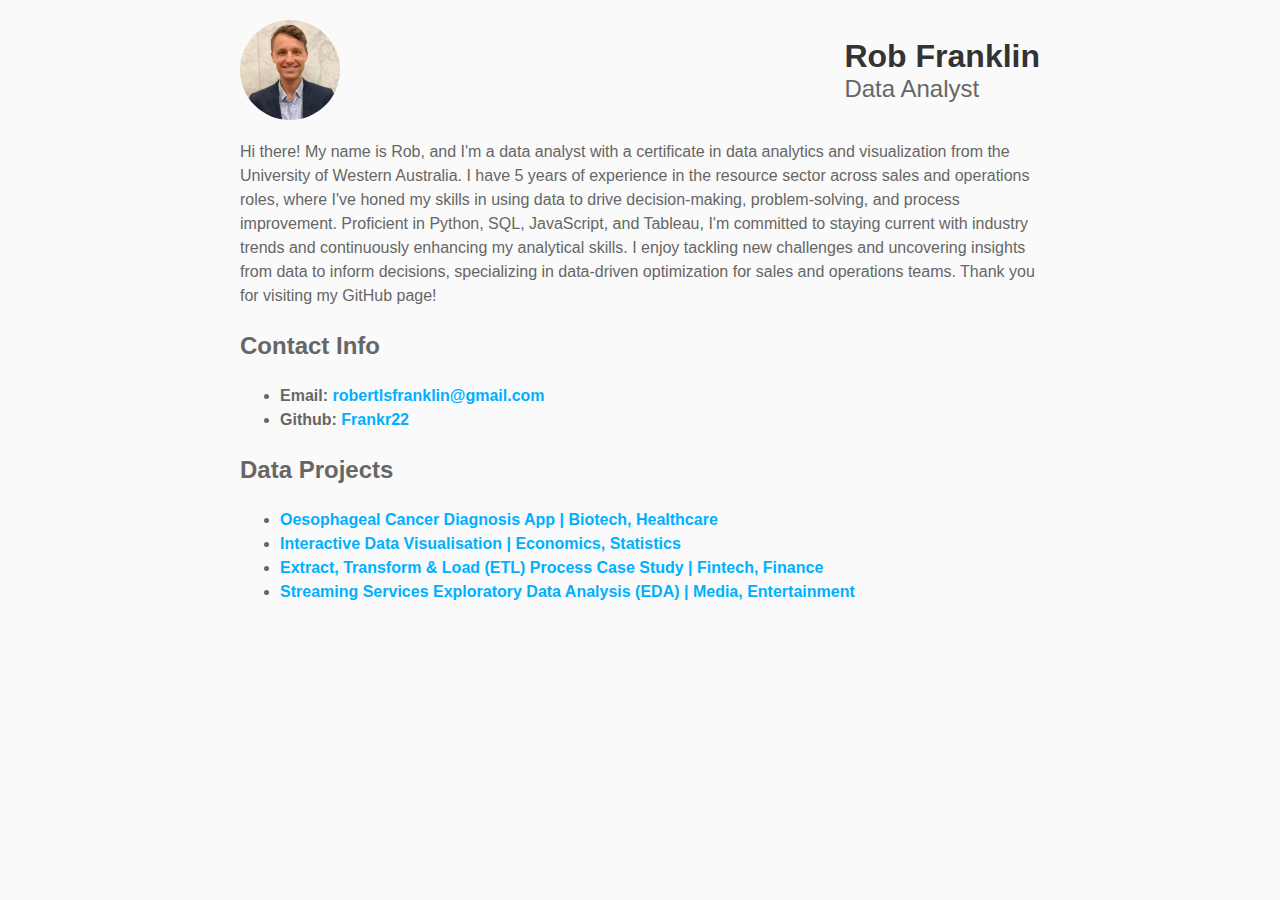
==== index.html @ 63b607a3 "updated bio and project links" ====
<!DOCTYPE html>
<html>
<head>
  <title>My Bio</title>
  <link rel="stylesheet" href="/static/style.css">
</head>
<body>
  <div class="container">
    <div class="header">
      <img src="/assets/profile.jpg" alt="Profile picture">
      <div>
        <h1>Rob Franklin</h1>
        <h2>Data Analyst</h2>
      </div>
    </div>
    <div class="bio">
      <p>Hi there! My name is Rob, and I'm a data analyst with a certificate in data analytics and visualization from the University of Western Australia. I have 5 years of experience in the resource sector across sales and operations roles, where I've honed my skills in using data to drive decision-making, problem-solving, and process improvement. Proficient in Python, SQL, JavaScript, and Tableau, I'm committed to staying current with industry trends and continuously enhancing my analytical skills. I enjoy tackling new challenges and uncovering insights from data to inform decisions, specializing in data-driven optimization for sales and operations teams. Thank you for visiting my GitHub page!</p>
      <aside id="contact-info">
        <h2>Contact Info</h2>
        <ul>
          <li><strong>Email:</strong> <a href="#">robertlsfranklin@gmail.com</a></li>
          <li><strong>Github:</strong> <a href="#">Frankr22</a></li>
        </ul>
      </aside>
      <aside id="project-info">
        <h2>Data Projects</h2>
        <ul>
          <li><a href="https://cancer-risk.streamlit.app">Oesophageal Cancer Diagnosis App | Biotech, Healthcare</a></li>
          <li><a href="https://frankr22.github.io/interactiveDataViz">Interactive Data Visualisation | Economics, Statistics</a></li>
          <li><a href="https://frankr22.github.io/ETL.html">Extract, Transform & Load (ETL) Process Case Study | Fintech, Finance</a></li>
          <li><a href="https://frankr22.github.io/EDA.html">Streaming Services Exploratory Data Analysis (EDA) | Media, Entertainment</a></li>
        </ul>
    </div>
  </div>
</body>
</html>
---- static/style.css ----
body {
    font-family: Arial, sans-serif;
    margin: 0;
    padding: 0;
    background-color: #fafafa;
  }
  .container {
    max-width: 800px;
    margin: 0 auto;
    padding: 20px;
  }
  .header {
    display: flex;
    align-items: center;
    justify-content: space-between;
    margin-bottom: 20px;
  }
  .header img {
    border-radius: 50%;
    width: 100px;
    height: 100px;
  }
  .header h1 {
    margin: 0;
    font-size: 32px;
    font-weight: bold;
    color: #333;
  }
  .header h2 {
    margin: 0;
    font-size: 24px;
    font-weight: normal;
    color: #666;
  }
  .bio {
    font-size: 16px;
    line-height: 1.5;
    color: #666;
  }
  .bio p {
    margin: 0;
    margin-bottom: 10px;
  }
  .bio h3 {
    margin: 20px 0 10px;
    font-size: 20px;
    font-weight: bold;
    color: #333;
  }
  .social-links {
    display: flex;
    margin-top: 20px;
  }
  .social-links a {
    display: inline-block;
    margin-right: 10px;
    color: #666;
    text-decoration: none;
    transition: all 0.3s;
  }
  .social-links a:hover {
    color: #333;
  }
  .social-links img {
    width: 20px;
    height: 20px;
  }
  a {
    color: #00b0ff;
    text-decoration: none;
    font-weight: bold;
  }
  a:hover {
    color: #000080;
  }
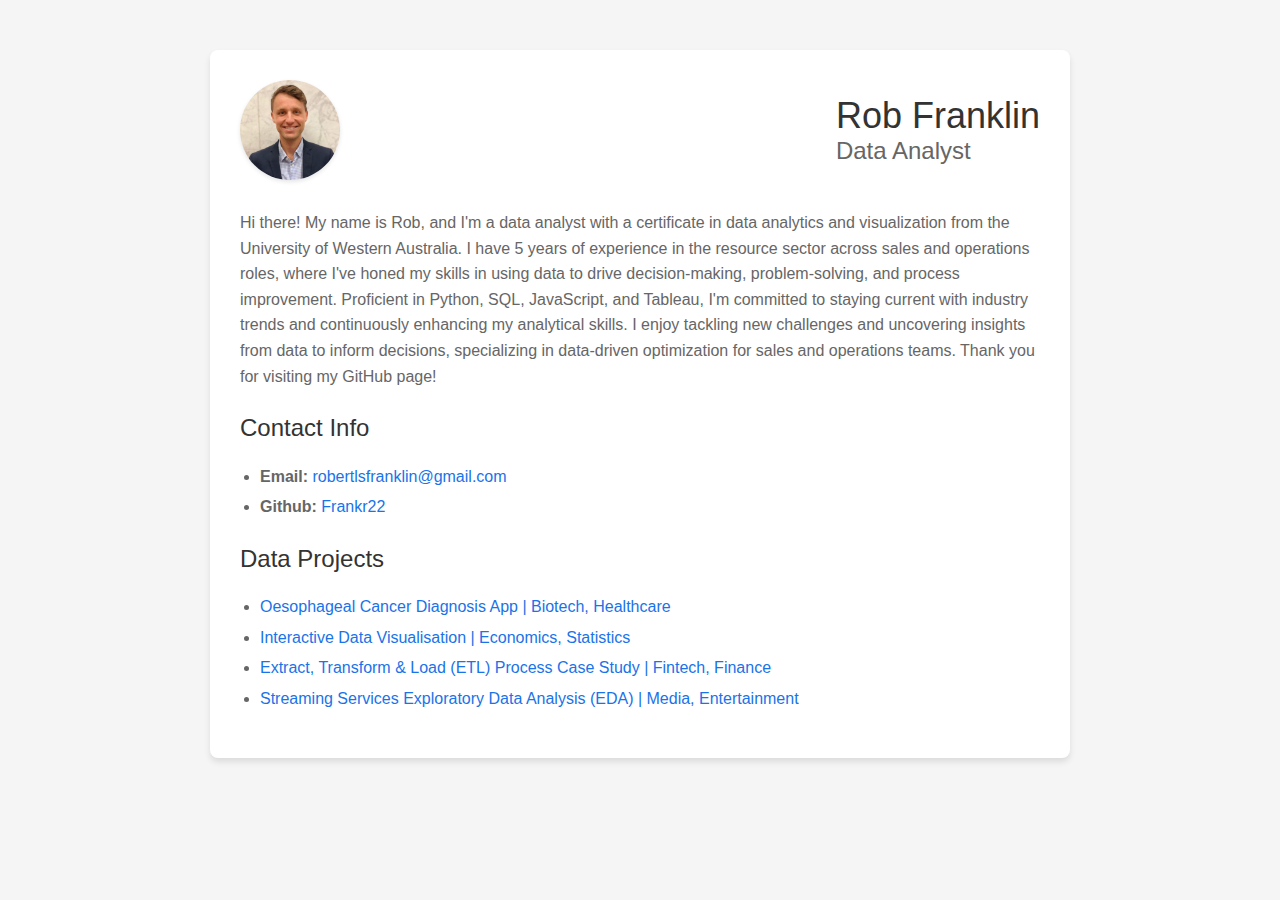
==== commit 963450b2: "Update index.html" ====
--- a/index.html
+++ b/index.html
@@ -2,12 +2,12 @@
 <html>
 <head>
   <title>My Bio</title>
-  <link rel="stylesheet" href="/static/style.css">
+  <link rel="stylesheet" href="static/style.css">
 </head>
 <body>
   <div class="container">
     <div class="header">
-      <img src="/assets/profile.jpg" alt="Profile picture">
+      <img src="assets/profile.jpg" alt="Profile picture">
       <div>
         <h1>Rob Franklin</h1>
         <h2>Data Analyst</h2>
--- a/static/style.css
+++ b/static/style.css
@@ -1,75 +1,80 @@
 body {
-    font-family: Arial, sans-serif;
-    margin: 0;
-    padding: 0;
-    background-color: #fafafa;
-  }
-  .container {
-    max-width: 800px;
-    margin: 0 auto;
-    padding: 20px;
-  }
-  .header {
-    display: flex;
-    align-items: center;
-    justify-content: space-between;
-    margin-bottom: 20px;
-  }
-  .header img {
-    border-radius: 50%;
-    width: 100px;
-    height: 100px;
-  }
-  .header h1 {
-    margin: 0;
-    font-size: 32px;
-    font-weight: bold;
-    color: #333;
-  }
-  .header h2 {
-    margin: 0;
-    font-size: 24px;
-    font-weight: normal;
-    color: #666;
-  }
-  .bio {
-    font-size: 16px;
-    line-height: 1.5;
-    color: #666;
-  }
-  .bio p {
-    margin: 0;
-    margin-bottom: 10px;
-  }
-  .bio h3 {
-    margin: 20px 0 10px;
-    font-size: 20px;
-    font-weight: bold;
-    color: #333;
-  }
-  .social-links {
-    display: flex;
-    margin-top: 20px;
-  }
-  .social-links a {
-    display: inline-block;
-    margin-right: 10px;
-    color: #666;
-    text-decoration: none;
-    transition: all 0.3s;
-  }
-  .social-links a:hover {
-    color: #333;
-  }
-  .social-links img {
-    width: 20px;
-    height: 20px;
-  }
-  a {
-    color: #00b0ff;
-    text-decoration: none;
-    font-weight: bold;
-  }
-  a:hover {
-    color: #000080;
-  }+  font-family: 'Roboto', Arial, sans-serif;
+  margin: 0;
+  padding: 0;
+  background-color: #f5f5f5;
+}
+
+.container {
+  max-width: 800px;
+  margin: 50px auto;
+  padding: 30px;
+  background-color: #ffffff;
+  box-shadow: 0 4px 6px rgba(0, 0, 0, 0.1);
+  border-radius: 8px;
+}
+
+.header {
+  display: flex;
+  align-items: center;
+  justify-content: space-between;
+  margin-bottom: 30px;
+}
+
+.header img {
+  border-radius: 50%;
+  width: 100px;
+  height: 100px;
+  box-shadow: 0 2px 4px rgba(0, 0, 0, 0.1);
+}
+
+.header h1 {
+  margin: 0;
+  font-size: 36px;
+  font-weight: 500;
+  color: #333;
+}
+
+.header h2 {
+  margin: 0;
+  font-size: 24px;
+  font-weight: 400;
+  color: #666;
+}
+
+.bio {
+  font-size: 16px;
+  line-height: 1.6;
+  color: #666;
+}
+
+.bio p {
+  margin: 0;
+  margin-bottom: 10px;
+}
+
+.bio h2 {
+  margin: 20px 0 10px;
+  font-size: 24px;
+  font-weight: 500;
+  color: #333;
+}
+
+.bio ul {
+  padding-left: 20px;
+}
+
+.bio li {
+  margin-bottom: 5px;
+}
+
+a {
+  color: #1a73e8;
+  text-decoration: none;
+  font-weight: 500;
+  transition: color 0.3s;
+}
+
+a:hover {
+  color: #174ea6;
+}
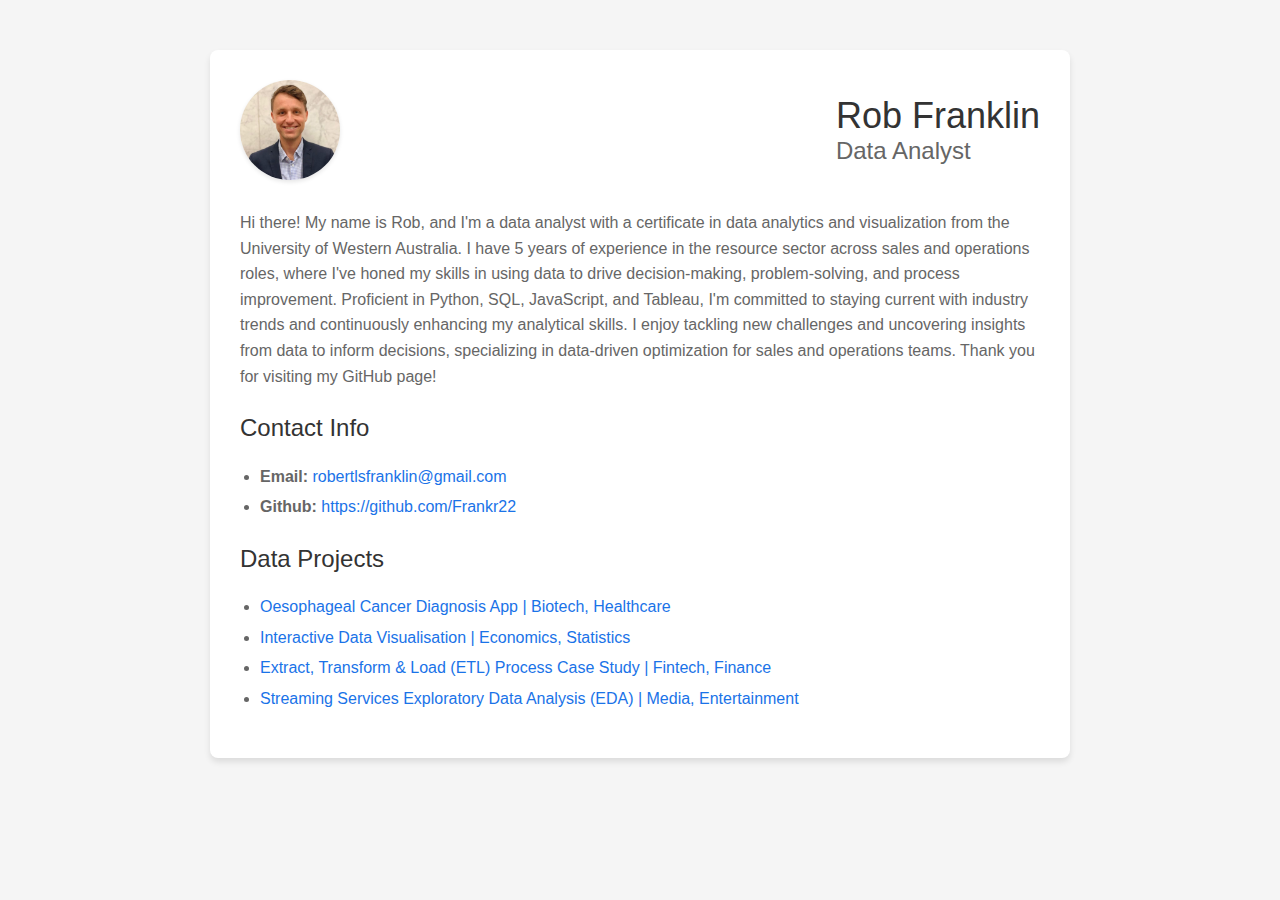
==== commit bf7f6d34: "Updated index.html" ====
--- a/index.html
+++ b/index.html
@@ -18,15 +18,15 @@
       <aside id="contact-info">
         <h2>Contact Info</h2>
         <ul>
-          <li><strong>Email:</strong> <a href="#">robertlsfranklin@gmail.com</a></li>
-          <li><strong>Github:</strong> <a href="#">Frankr22</a></li>
+          <li><strong>Email:</strong> <a href="mailto:robertlsfranklin@gmail.com">robertlsfranklin@gmail.com</a></li>
+          <li><strong>Github:</strong> <a href="#">https://github.com/Frankr22</a></li>
         </ul>
       </aside>
       <aside id="project-info">
         <h2>Data Projects</h2>
         <ul>
           <li><a href="https://cancer-risk.streamlit.app">Oesophageal Cancer Diagnosis App | Biotech, Healthcare</a></li>
-          <li><a href="https://frankr22.github.io/interactiveDataViz">Interactive Data Visualisation | Economics, Statistics</a></li>
+          <li><a href="https://frankr22.github.io/InteractiveDataViz/">Interactive Data Visualisation | Economics, Statistics</a></li>
           <li><a href="https://frankr22.github.io/ETL.html">Extract, Transform & Load (ETL) Process Case Study | Fintech, Finance</a></li>
           <li><a href="https://frankr22.github.io/EDA.html">Streaming Services Exploratory Data Analysis (EDA) | Media, Entertainment</a></li>
         </ul>
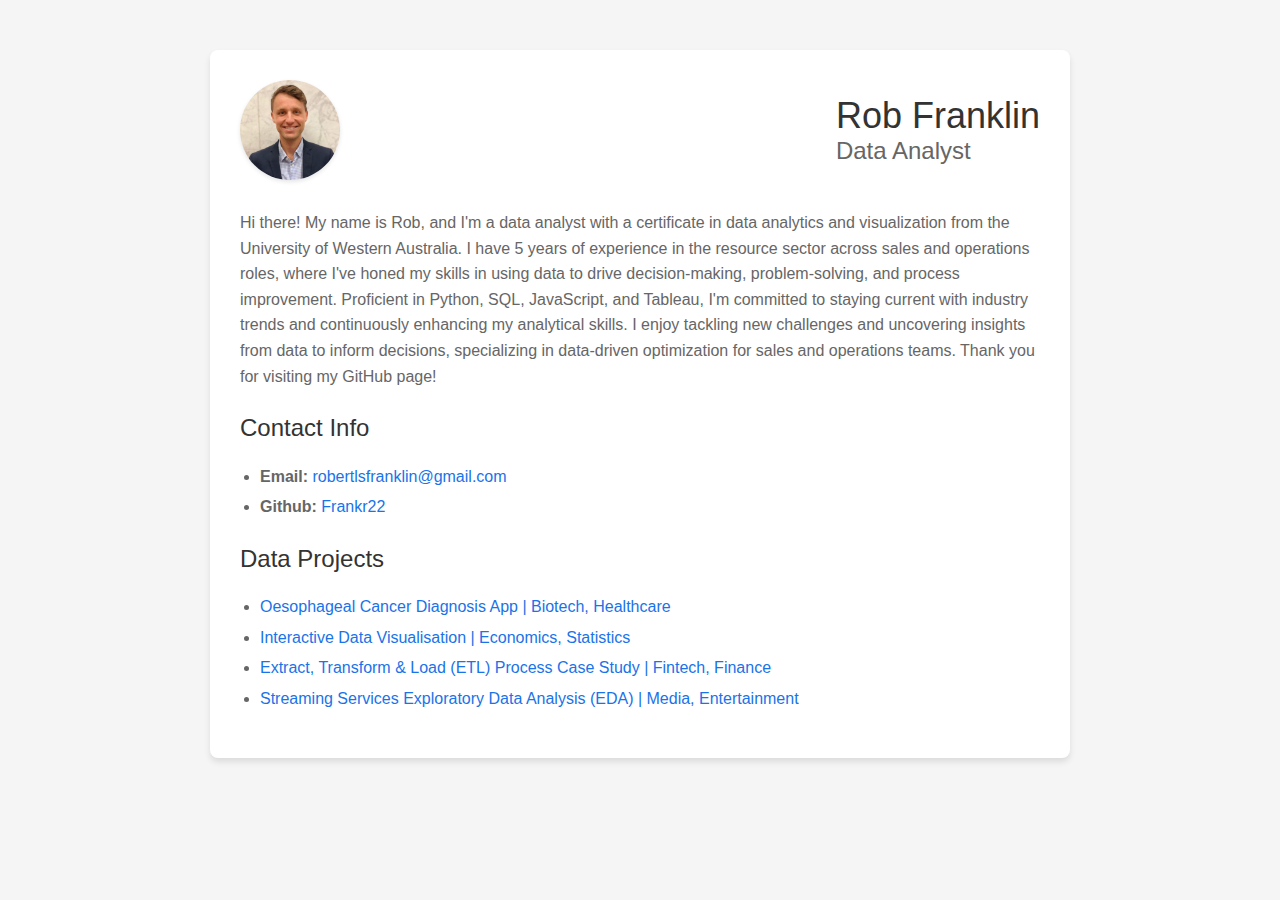
==== commit d7c9b5e3: "Update index.html" ====
--- a/index.html
+++ b/index.html
@@ -19,7 +19,7 @@
         <h2>Contact Info</h2>
         <ul>
           <li><strong>Email:</strong> <a href="mailto:robertlsfranklin@gmail.com">robertlsfranklin@gmail.com</a></li>
-          <li><strong>Github:</strong> <a href="#">https://github.com/Frankr22</a></li>
+          <li><strong>Github:</strong> <a href="https://github.com/Frankr22">Frankr22</a></li>
         </ul>
       </aside>
       <aside id="project-info">
@@ -27,8 +27,8 @@
         <ul>
           <li><a href="https://cancer-risk.streamlit.app">Oesophageal Cancer Diagnosis App | Biotech, Healthcare</a></li>
           <li><a href="https://frankr22.github.io/InteractiveDataViz/">Interactive Data Visualisation | Economics, Statistics</a></li>
-          <li><a href="https://frankr22.github.io/ETL.html">Extract, Transform & Load (ETL) Process Case Study | Fintech, Finance</a></li>
-          <li><a href="https://frankr22.github.io/EDA.html">Streaming Services Exploratory Data Analysis (EDA) | Media, Entertainment</a></li>
+          <li><a href="https://github.com/Frankr22/ETL-Process-Case-Study">Extract, Transform & Load (ETL) Process Case Study | Fintech, Finance</a></li>
+          <li><a href="https://github.com/Frankr22/StreamingCompetition-EDA">Streaming Services Exploratory Data Analysis (EDA) | Media, Entertainment</a></li>
         </ul>
     </div>
   </div>
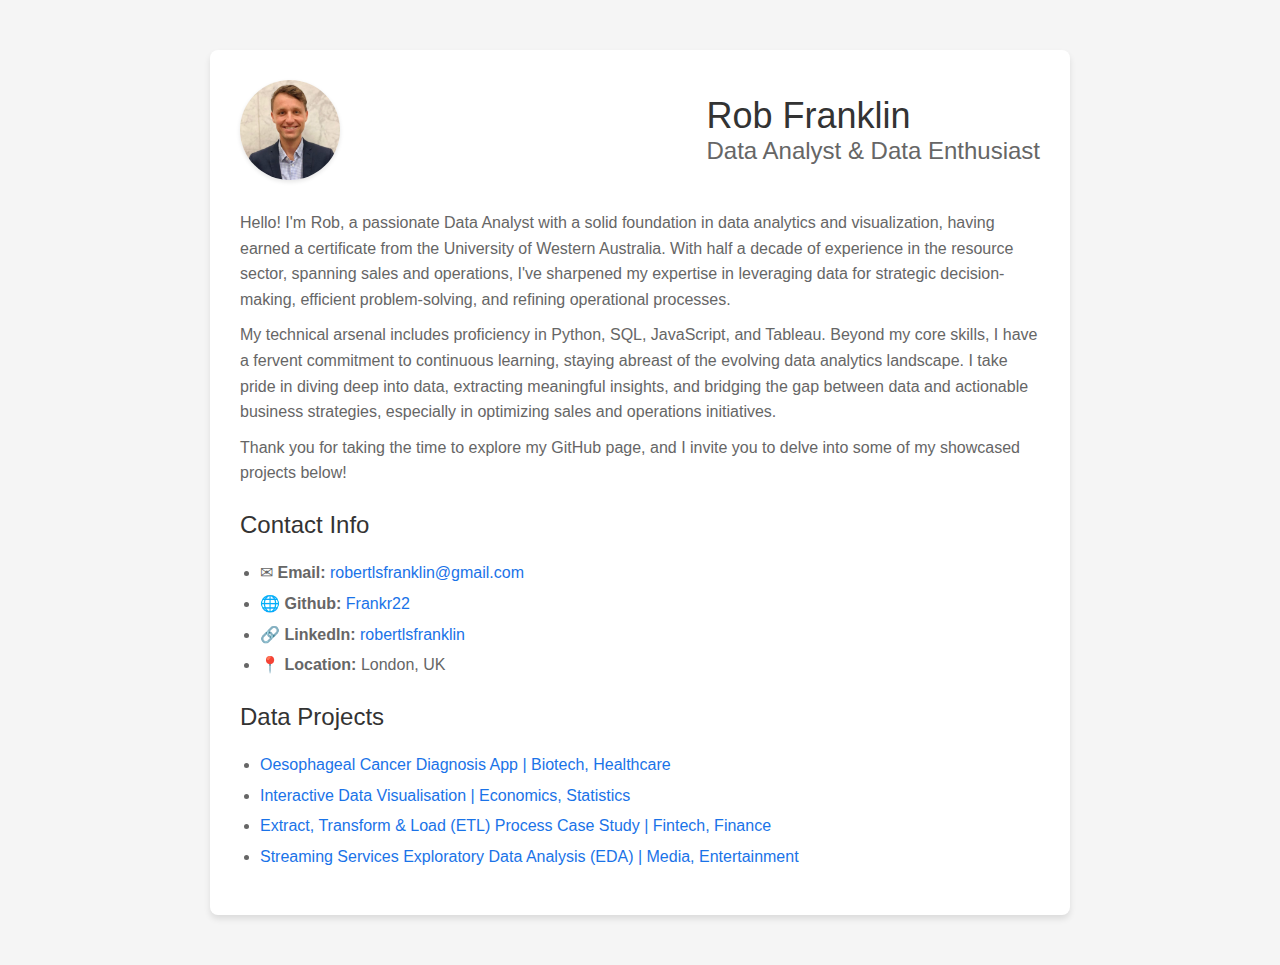
==== commit f687fba6: "Update index.html" ====
--- a/index.html
+++ b/index.html
@@ -10,25 +10,29 @@
       <img src="assets/profile.jpg" alt="Profile picture">
       <div>
         <h1>Rob Franklin</h1>
-        <h2>Data Analyst</h2>
+        <h2>Data Analyst & Data Enthusiast</h2>
       </div>
     </div>
     <div class="bio">
-      <p>Hi there! My name is Rob, and I'm a data analyst with a certificate in data analytics and visualization from the University of Western Australia. I have 5 years of experience in the resource sector across sales and operations roles, where I've honed my skills in using data to drive decision-making, problem-solving, and process improvement. Proficient in Python, SQL, JavaScript, and Tableau, I'm committed to staying current with industry trends and continuously enhancing my analytical skills. I enjoy tackling new challenges and uncovering insights from data to inform decisions, specializing in data-driven optimization for sales and operations teams. Thank you for visiting my GitHub page!</p>
+      <p>Hello! I'm Rob, a passionate Data Analyst with a solid foundation in data analytics and visualization, having earned a certificate from the University of Western Australia. With half a decade of experience in the resource sector, spanning sales and operations, I've sharpened my expertise in leveraging data for strategic decision-making, efficient problem-solving, and refining operational processes.</p>
+      <p>My technical arsenal includes proficiency in Python, SQL, JavaScript, and Tableau. Beyond my core skills, I have a fervent commitment to continuous learning, staying abreast of the evolving data analytics landscape. I take pride in diving deep into data, extracting meaningful insights, and bridging the gap between data and actionable business strategies, especially in optimizing sales and operations initiatives.</p>
+      <p>Thank you for taking the time to explore my GitHub page, and I invite you to delve into some of my showcased projects below!</p>
       <aside id="contact-info">
         <h2>Contact Info</h2>
         <ul>
-          <li><strong>Email:</strong> <a href="mailto:robertlsfranklin@gmail.com">robertlsfranklin@gmail.com</a></li>
-          <li><strong>Github:</strong> <a href="https://github.com/Frankr22">Frankr22</a></li>
+          <li>&#9993; <strong>Email:</strong> <a href="mailto:robertlsfranklin@gmail.com">robertlsfranklin@gmail.com</a></li>
+          <li>&#127760; <strong>Github:</strong> <a href="https://github.com/Frankr22">Frankr22</a></li>
+          <li>&#128279; <strong>LinkedIn:</strong> <a href="https://www.linkedin.com/in/robertlsfranklin/">robertlsfranklin</a></li>
+          <li>&#128205; <strong>Location:</strong> London, UK</li>     
         </ul>
       </aside>
       <aside id="project-info">
         <h2>Data Projects</h2>
         <ul>
           <li><a href="https://cancer-risk.streamlit.app">Oesophageal Cancer Diagnosis App | Biotech, Healthcare</a></li>
-          <li><a href="https://frankr22.github.io/InteractiveDataViz/">Interactive Data Visualisation | Economics, Statistics</a></li>
-          <li><a href="https://github.com/Frankr22/ETL-Process-Case-Study">Extract, Transform & Load (ETL) Process Case Study | Fintech, Finance</a></li>
-          <li><a href="https://github.com/Frankr22/StreamingCompetition-EDA">Streaming Services Exploratory Data Analysis (EDA) | Media, Entertainment</a></li>
+          <li><a href="https://github.com/Frankr22/Interest-Rate-and-Housing-Market-Interactive-Data-Visualization">Interactive Data Visualisation | Economics, Statistics</a></li>
+          <li><a href="https://github.com/Frankr22/Bank-Credit-Card-Approval-ETL-Case-Study">Extract, Transform & Load (ETL) Process Case Study | Fintech, Finance</a></li>
+          <li><a href="https://github.com/Frankr22/Streaming-Services-Comparison-Netflix-vs.-Disney">Streaming Services Exploratory Data Analysis (EDA) | Media, Entertainment</a></li>
         </ul>
     </div>
   </div>
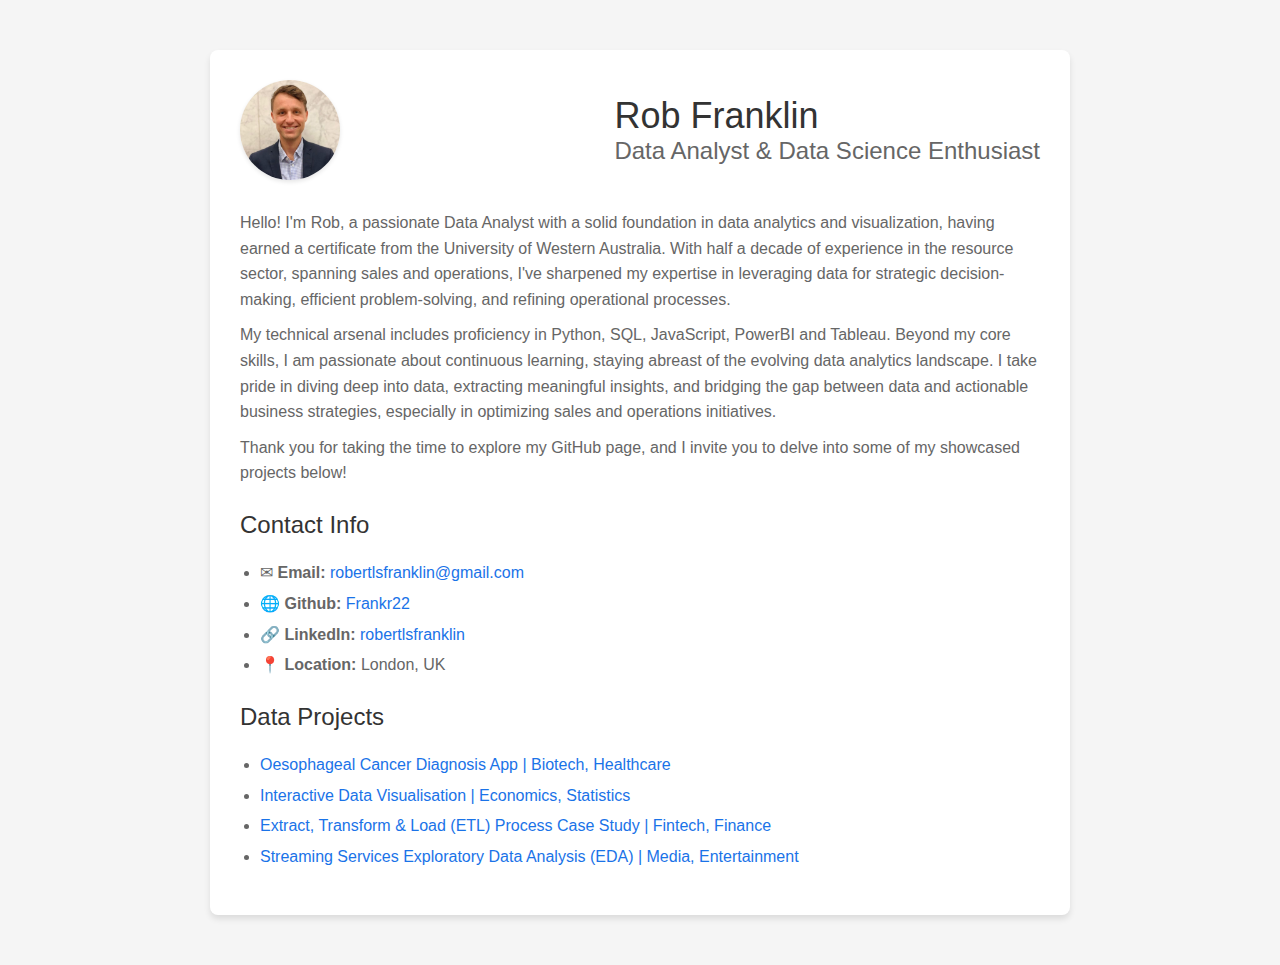
==== commit 6b9f3c34: "Update index.html" ====
--- a/index.html
+++ b/index.html
@@ -10,12 +10,12 @@
       <img src="assets/profile.jpg" alt="Profile picture">
       <div>
         <h1>Rob Franklin</h1>
-        <h2>Data Analyst & Data Enthusiast</h2>
+        <h2>Data Analyst & Data Science Enthusiast</h2>
       </div>
     </div>
     <div class="bio">
       <p>Hello! I'm Rob, a passionate Data Analyst with a solid foundation in data analytics and visualization, having earned a certificate from the University of Western Australia. With half a decade of experience in the resource sector, spanning sales and operations, I've sharpened my expertise in leveraging data for strategic decision-making, efficient problem-solving, and refining operational processes.</p>
-      <p>My technical arsenal includes proficiency in Python, SQL, JavaScript, and Tableau. Beyond my core skills, I have a fervent commitment to continuous learning, staying abreast of the evolving data analytics landscape. I take pride in diving deep into data, extracting meaningful insights, and bridging the gap between data and actionable business strategies, especially in optimizing sales and operations initiatives.</p>
+      <p>My technical arsenal includes proficiency in Python, SQL, JavaScript, PowerBI and Tableau. Beyond my core skills, I am passionate about continuous learning, staying abreast of the evolving data analytics landscape. I take pride in diving deep into data, extracting meaningful insights, and bridging the gap between data and actionable business strategies, especially in optimizing sales and operations initiatives.</p>
       <p>Thank you for taking the time to explore my GitHub page, and I invite you to delve into some of my showcased projects below!</p>
       <aside id="contact-info">
         <h2>Contact Info</h2>
